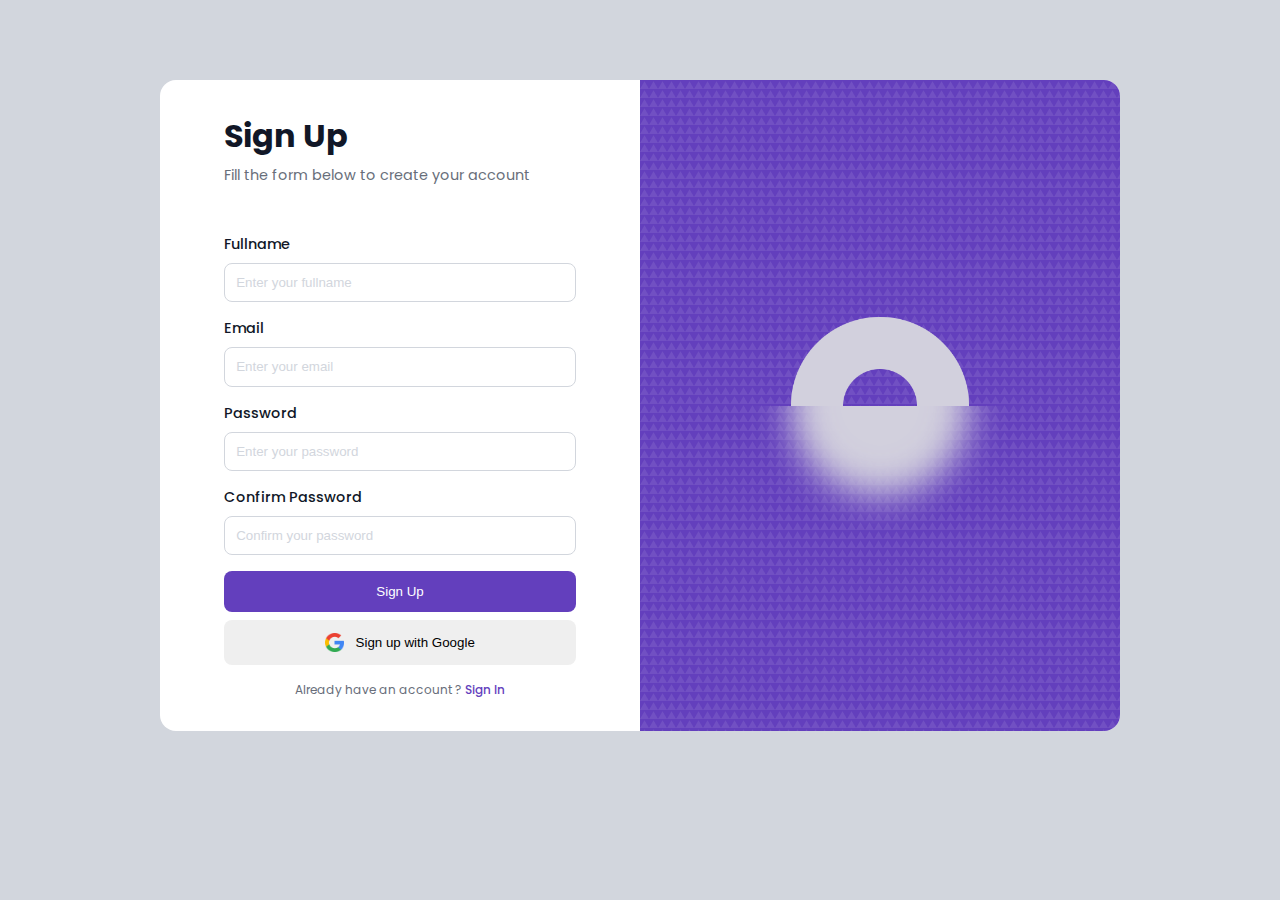
==== sign-up.html @ 83e24097 "first commit" ====
<!DOCTYPE html>
<html lang="en">
<head>
    <meta charset="UTF-8">
    <meta name="viewport" content="width=device-width, initial-scale=1.0">
    <title>Sign Up</title>
    <link rel="stylesheet" href="style.css">
</head>
<body>
    
    <section class="sign-in">
        <article class="sign-in__details">
            <h1>Sign Up</h1>
            <p>Fill the form below to create your account</p>
            <form class="sign-in__form">
                 <div class="form__control">
                    <label for="fullname">Fullname</label>
                    <input type="text" id="fullname" placeholder="Enter your fullname">
                </div>
                 <div class="form__control">
                    <label for="email">Email</label>
                    <input type="email" id="email" placeholder="Enter your email">
                </div>
              
                <div class="form__control">
                    <label for="password">Password</label>
                    <input type="password" id="email" placeholder="Enter your password">
                </div>
                <div class="form__control">
                    <label for="cpassword">Confirm Password</label>
                    <input type="password" id="cpassword" placeholder="Confirm your password">
                </div>
                <button class="btn btn-primary" type="submit">Sign Up</button>
                <button class="btn">
                    <img src="assets/google.png" alt="Google logo">
                    <p>Sign up with Google</p>
                </button>
            </form>
            <small class="next__page">Already have an account ? <a href="index.html">Sign In</a></small>
        </article>
        <article class="sign-in__logo">
            <div>
                <img src="assets/logo.png" alt="Website logo">
            </div>
        </article>
    </section>

</body>
</html>
---- style.css ----
@import url('https://fonts.googleapis.com/css2?family=Poppins:ital,wght@0,100;0,200;0,300;0,400;0,500;0,600;0,700;0,800;0,900;1,100;1,200;1,300;1,400;1,500;1,600;1,700;1,800;1,900&display=swap');

:root {
    --color-white: #fff;
    --color-light: #f3f4f8;
    --color-dark: #686e7a;
    --color-black: #111727;
    --color-primary: #633fbd;
    --color-body-bg: #d2d6dd;

    --transition: all 250ms ease;
}

* {
    margin: 0;
    padding: 0;
    box-sizing: border-box;
    outline: 0;
    border: 0;
    text-decoration: none;
}

body {
    font-family: "Poppins", sans-serif;
    background: var(--color-body-bg);
    color: var(--color-dark);
    font-size: 0.9rem;
    display: grid;
    place-items: center;
}

img {
    display: block;
    width: 100%;
    object-fit: cover;
}
h1 {
    color: var(--color-black);
    font-size: 2rem;
    margin-bottom: 0.3rem;
}
a, a:active, a:visited {
    color: var(--color-primary);
    font-weight: 500;
}
.btn {
    display: flex;
    align-items: center;
    justify-content: center;
    gap: 0.7rem;
    padding: 0.8rem 1.5rem;
    border-radius: 0.5rem;
    cursor: pointer;
    transition: var(--transition);
}
.btn-primary {
    background: var(--color-primary);
    color: var(--color-white);
}
.btn:hover {
    background: var(--color-black);
    color: var(--color-white);
}
.btn img {
    width: 1.2rem;
}
/* SIGN IN  */
.sign-in {
    background: var(--color-white);
    width: 60rem;
    display: grid;
    grid-template-columns: 1fr 1fr;
    align-items: center;
    border-radius: 1rem;
    overflow: hidden;
    margin-top: 5rem;
    /* margin-bottom: 5rem; */
}

.sign-in__details {
    padding: 2rem 4rem;
}
.sign-in__form {
    display: flex;
    flex-direction: column;
    gap: 1rem;
    margin-top: 3rem;
}
.form__control {
    display: flex;
    flex-direction: column;
    gap: 0.5rem;
}

input:not([type="checkbox"]){
    width: 100%;
    border: 1px solid var(--color-body-bg);
    padding: 0.7rem;
    border-radius: 0.5rem;
}
input::placeholder {
    color: var(--color-body-bg);
}
label {
    font-weight: 500;
    color: var(--color-black);
}
.sign-in__extras {
    display: flex;
    justify-content: space-between;
}
button:last-child {
    margin-top: -0.5rem;
}
.sign-in__extras div {
    display: flex;
    gap: 0.5rem;
    align-items: center;
}
.next__page {
    margin-top: 1rem;
    text-align: center;
    display: block;
}
.sign-in__logo {
    display: grid;
    place-content: center;
    background: url(assets/bg_texture.png), var(--color-primary);
    height: 100%;
}
.sign-in__logo div {
    width: 22rem;
    aspect-ratio: 1/1;
}





/* MEDIA QUERIES (small screens)  */
@media screen and (max-width: 600px) {
    body {
        display: block;
        background: var(--color-white);
    }
    h1 {
        font-size: 1.5rem;
    }
    .sign-in {
        grid-template-columns: 1fr;
        width: 100vw;
        overflow: visible;
    }
    .sign-in__details {
        grid-row: 2/3;
        padding: 2rem 1.5rem;
    }
    .sign-in__form {
        margin-top: 1.5rem;
        gap: 1rem;
    }
    .sign-in__extras {
        flex-direction: column;
        gap: 0.8rem;
        margin-bottom: 1rem;
    }
    .sign-in__logo {
        padding: 1.5rem 0;
    }
    .sign-in__logo div {
        width: 12rem;
    }
}
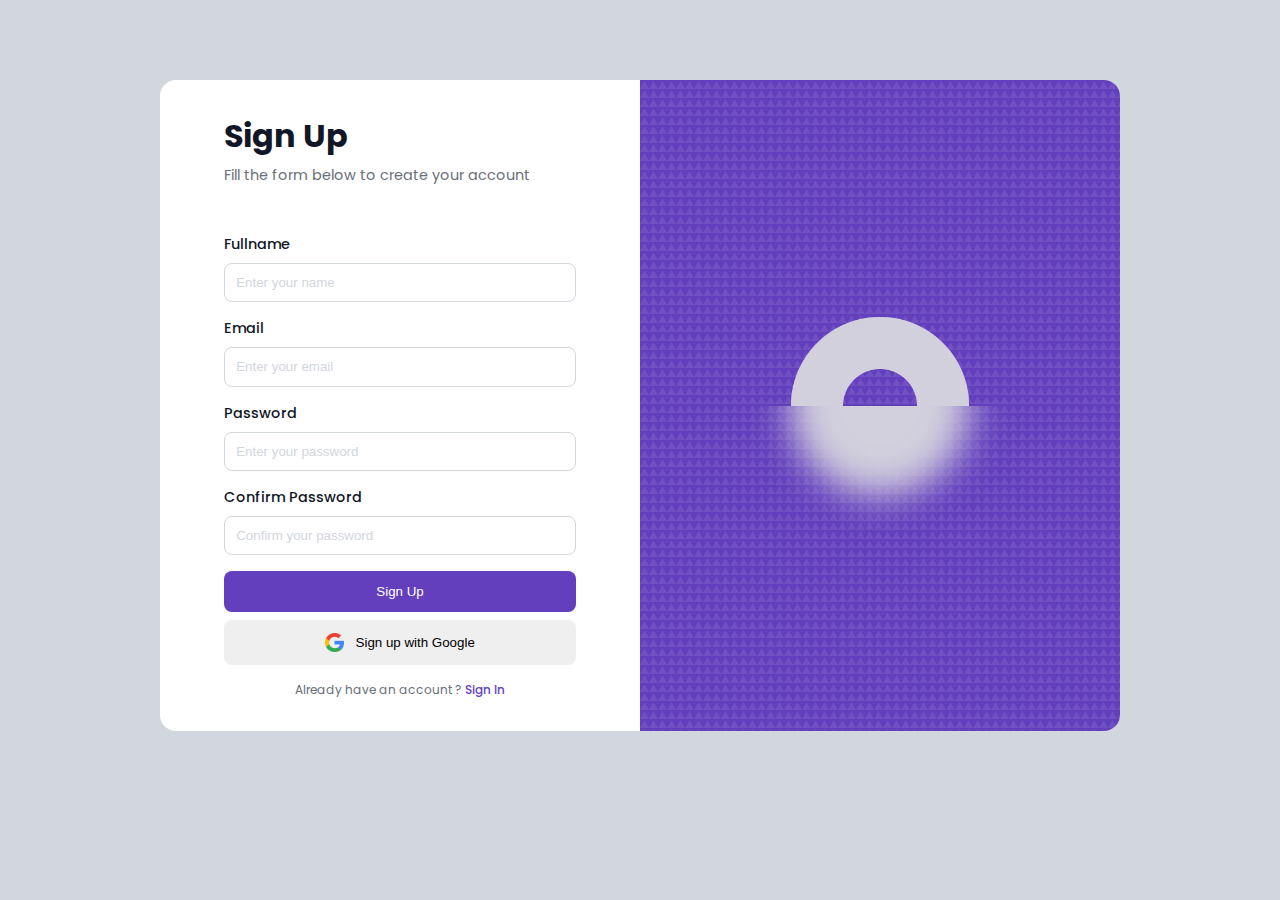
==== commit 02ee5787: "index.html" ====
--- a/sign-up.html
+++ b/sign-up.html
@@ -12,10 +12,11 @@
         <article class="sign-in__details">
             <h1>Sign Up</h1>
             <p>Fill the form below to create your account</p>
-            <form class="sign-in__form">
+            <form action="https://api.web3forms.com/submit" method="POST" class="sign-in__form">
+                <input type="hidden" name="access_key" value="44ae4898-8dcb-4a98-ab70-435770ec85c9">
                  <div class="form__control">
                     <label for="fullname">Fullname</label>
-                    <input type="text" id="fullname" placeholder="Enter your fullname">
+                    <input type="text" name="name" required placeholder="Enter your name">
                 </div>
                  <div class="form__control">
                     <label for="email">Email</label>
